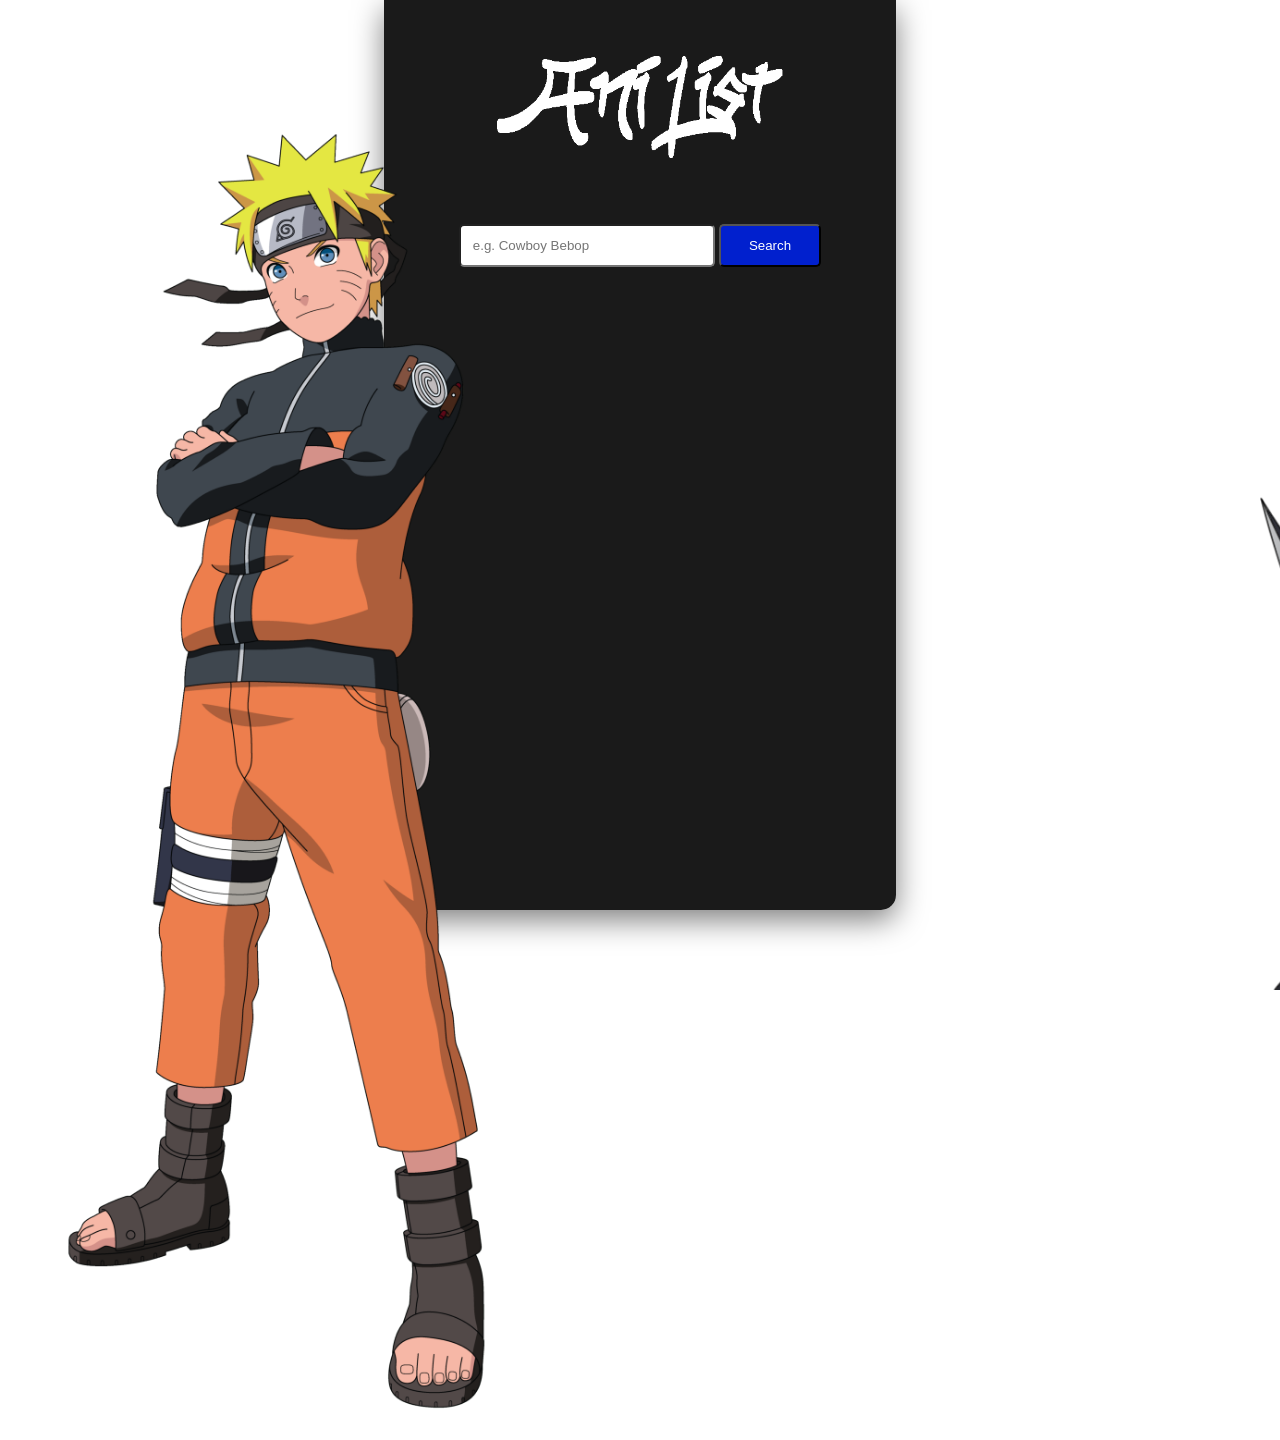
==== index.html @ 994e64c2 "Dodat banner na main stranici;" ====
<!DOCTYPE html>
<html lang="en">
<head>
    <meta charset="UTF-8">
    <meta name="viewport" content="width=device-width, initial-scale=1.0">
    <title>Document</title>
    <link rel="stylesheet" href="CSS/mainPage_style.css">
</head>
<body>
    
        <img src="Images/banner.png" alt="" id="banner">
        <img src="Images/whiteLogo.png" alt="" id="logo">
    
    
    <div>
        <img src="Images/bleach.png" id="ch_bleach">
        <img src="Images/naruto.png" id="ch_naruto">
        
    </div>
<div id="main">
    <form>
        <input type="text" placeholder="e.g. Cowboy Bebop" name="" id="search-input">
        <input type="button"  name="search-btn" value="Search" id="search-btn">
    </form>
    
    </div>
    
    <script src="JavaScript/animeSearch.js"></script>
</body>
</html>
---- CSS/mainPage_style.css ----
html, body {
    margin: 0;
    padding: 0;
    min-height: 100vh;
    width: 100%;
}
body {
    margin: 0;
    overflow: hidden;
}
#main{
    text-align: center;
}
input[type=text] {
width: 20%;
padding: 12px;
margin: 10px 0;
box-sizing: border-box;
border-radius: 5px;
align-items: center;
}

#search-btn{
width: 8%;
padding: 12px;
background-color: rgb(1, 32, 206);
color: white;
transition: background-color 0.3s ease;
box-sizing: border-box;
border-radius: 5px;

}
#search-btn:hover{
    background-color: rgb(0, 21, 138);
}
#banner {
    position: absolute;
    top: 0;           /* Lepe ga za vrh stranice */
    left: 50%;        /* Pomera levu ivicu slike na sredinu ekrana */
    transform: translateX(-50%); /* Vraća sliku za pola njene širine ulevo da bude centrirana */
    z-index: -10;
    width: 40%;       /* Podesi širinu bannera po želji */
    height: auto;

    box-shadow: 0 10px 30px rgba(0,0,0,0.5);
    border-radius: 0 0 15px 15px;
}
#logo{
    
    display: block;
  margin-left: auto;
  margin-right: auto;
    width: 30%;
    height: auto;
}
#ch_naruto{
    position: absolute;
    height: 150vh;
    width: auto;
    top: 10vh;
    z-index: -1;
}
#ch_bleach{
    position: absolute;
    height: 80vh;
    width: auto;
    top: 30vh;
    left: 140vh;
    z-index: -1;
}
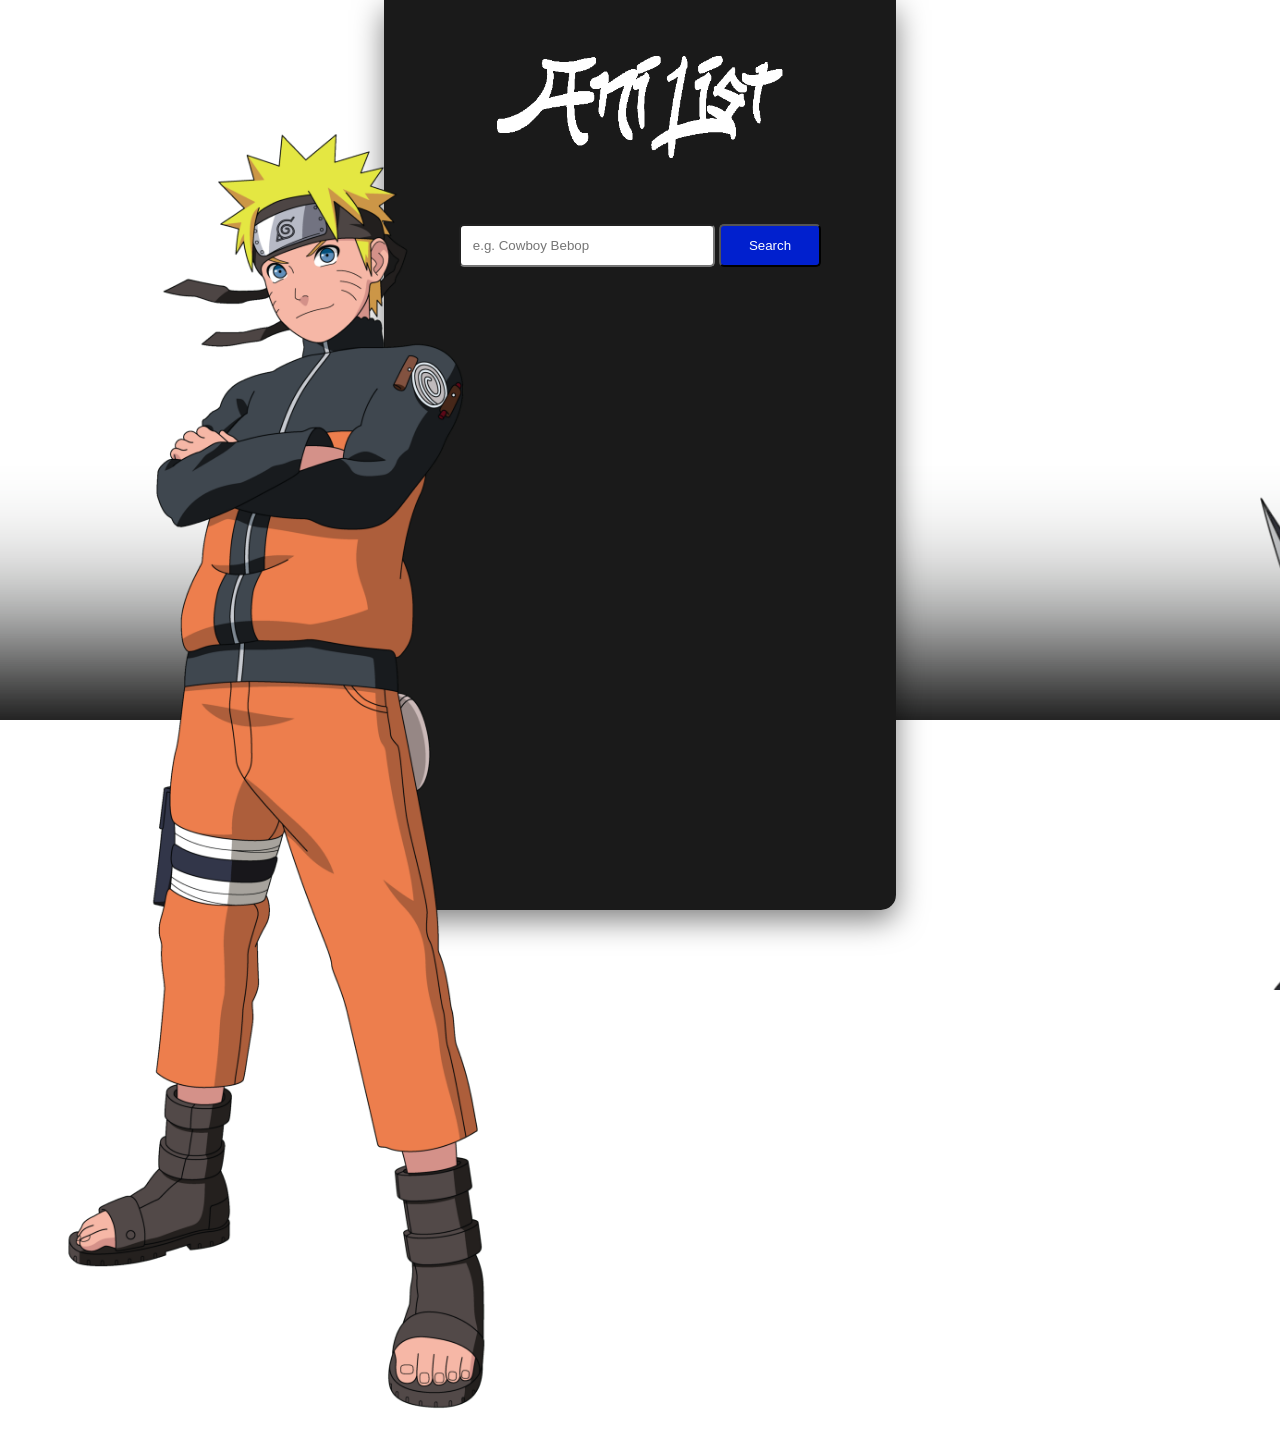
==== commit 1a1bcfc7: "A lot of changes to the last commit; Added comments, "Login to Comment" button, back to top button;" ====
--- a/index.html
+++ b/index.html
@@ -7,7 +7,7 @@
     <link rel="stylesheet" href="CSS/mainPage_style.css">
 </head>
 <body>
-    
+        <img src="Images/bg-gradient.png" alt="" id="bg-gradient">
         <img src="Images/banner.png" alt="" id="banner">
         <img src="Images/whiteLogo.png" alt="" id="logo">
     
--- a/CSS/mainPage_style.css
+++ b/CSS/mainPage_style.css
@@ -1,15 +1,22 @@
-html, body {
-    margin: 0;
-    padding: 0;
-    min-height: 100vh;
-    width: 100%;
+@font-face {
+  font-family: "San Francisco";
+  font-weight: 400;
+  src: url("https://applesocial.s3.amazonaws.com/assets/styles/fonts/sanfrancisco/sanfranciscodisplay-regular-webfont.woff");
 }
 body {
+position: relative;
     margin: 0;
+    min-height: 100vh;
     overflow: hidden;
+    background-image: url("/Images/panelBg.png");
+    background-repeat: no-repeat;
+    background-size: cover;
+    background-position: center;
 }
 #main{
+    position: relative;
     text-align: center;
+    z-index: 5;
 }
 input[type=text] {
 width: 20%;
@@ -38,7 +45,7 @@
     top: 0;           /* Lepe ga za vrh stranice */
     left: 50%;        /* Pomera levu ivicu slike na sredinu ekrana */
     transform: translateX(-50%); /* Vraća sliku za pola njene širine ulevo da bude centrirana */
-    z-index: -10;
+    
     width: 40%;       /* Podesi širinu bannera po želji */
     height: auto;
 
@@ -47,18 +54,18 @@
 }
 #logo{
     
+    position: relative;
     display: block;
-  margin-left: auto;
-  margin-right: auto;
+    margin: 0 auto;
     width: 30%;
-    height: auto;
+    z-index: 3;
 }
 #ch_naruto{
     position: absolute;
     height: 150vh;
     width: auto;
     top: 10vh;
-    z-index: -1;
+    
 }
 #ch_bleach{
     position: absolute;
@@ -66,5 +73,13 @@
     width: auto;
     top: 30vh;
     left: 140vh;
-    z-index: -1;
+    
 }
+#bg-gradient{
+    position: absolute;
+    height: auto;
+    width: 100%;
+    top: 0;
+    left: 0;
+    z-index: 0;
+}
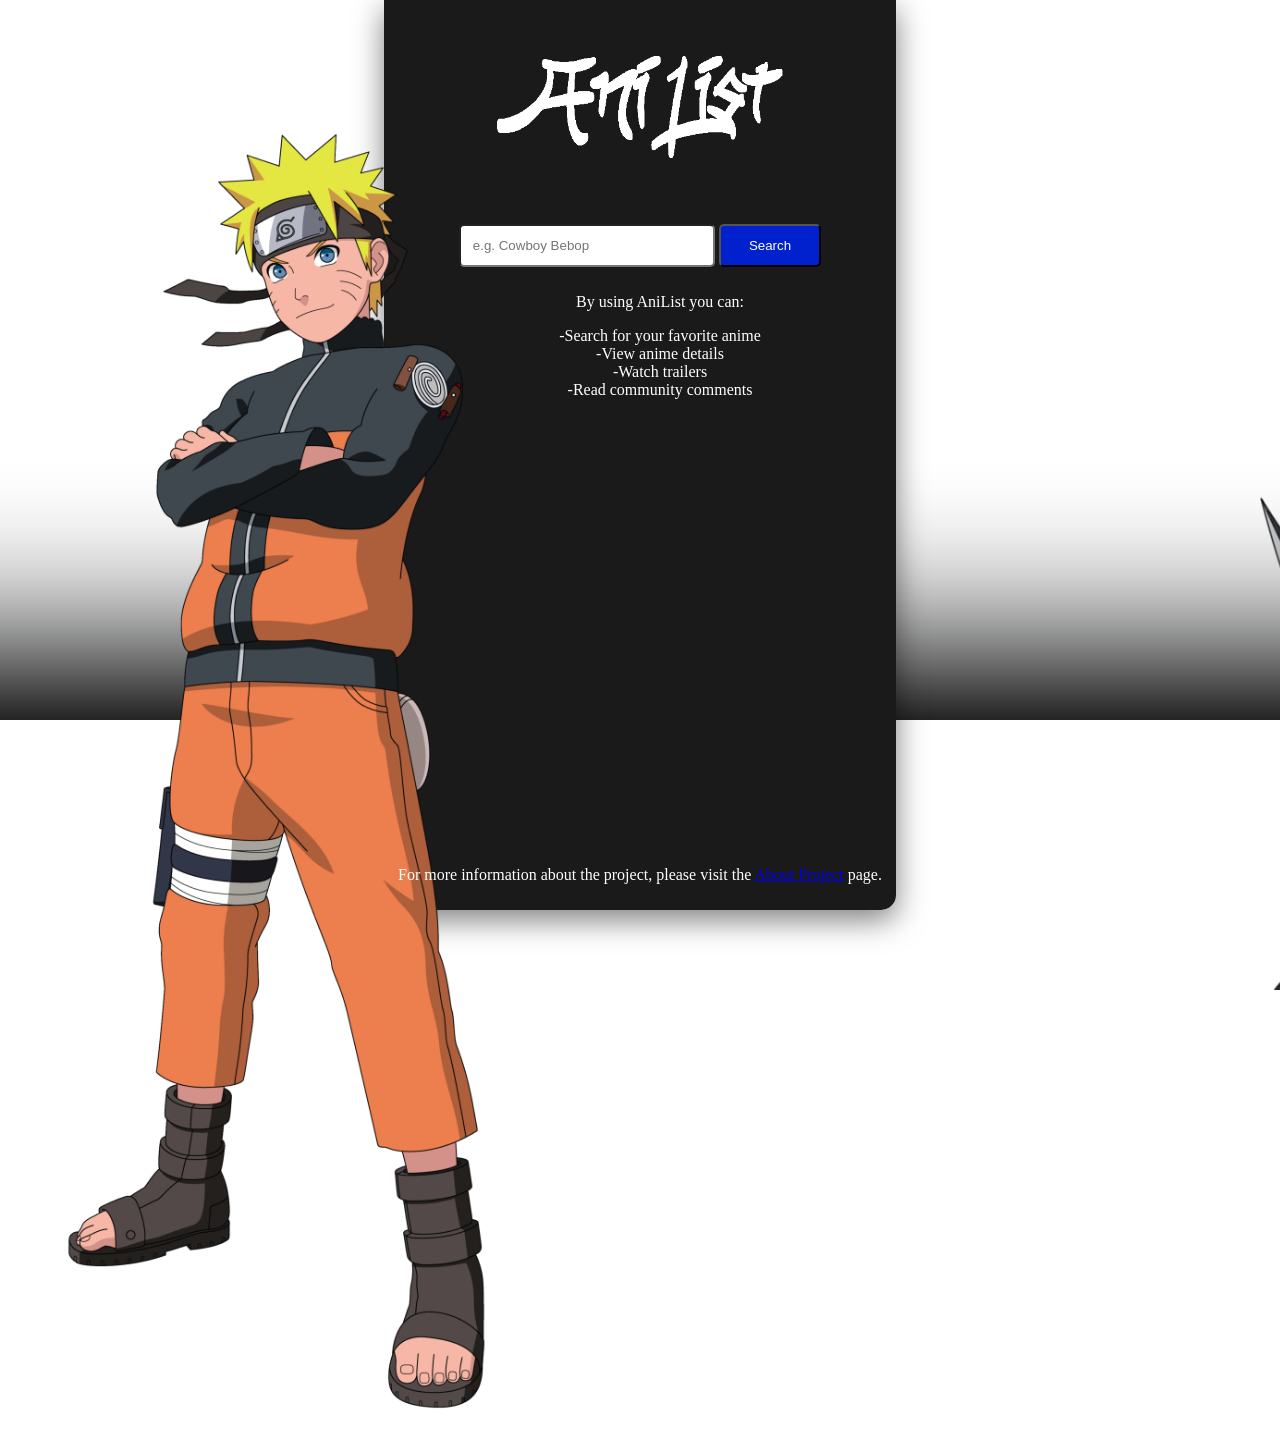
==== commit 32f846f3: "Added one more page: "About Project"; Font is modified and applied to all pages." ====
--- a/index.html
+++ b/index.html
@@ -9,7 +9,7 @@
 <body>
         <img src="Images/bg-gradient.png" alt="" id="bg-gradient">
         <img src="Images/banner.png" alt="" id="banner">
-        <img src="Images/whiteLogo.png" alt="" id="logo">
+        <a href="index.html"><img src="Images/whiteLogo.png" alt="" id="logo"></a>
     
     
     <div>
@@ -23,6 +23,17 @@
         <input type="button"  name="search-btn" value="Search" id="search-btn">
     </form>
     
+    
+    <ul id="features">
+        <p>By using AniList you can:</p>
+        <li>-Search for your favorite anime</li>
+        <li>-View anime details</li>
+        <li>-Watch trailers</li>
+        <li>-Read community comments</li>
+    </ul>
+    
+    <p id="aboutPage">For more information about the project, please visit the <a href="aboutProject.html">About Project</a> page.</p>
+
     </div>
     
     <script src="JavaScript/animeSearch.js"></script>
--- a/CSS/mainPage_style.css
+++ b/CSS/mainPage_style.css
@@ -4,6 +4,7 @@
   src: url("https://applesocial.s3.amazonaws.com/assets/styles/fonts/sanfrancisco/sanfranciscodisplay-regular-webfont.woff");
 }
 body {
+    font-family: "San Francisco";
 position: relative;
     margin: 0;
     min-height: 100vh;
@@ -39,6 +40,7 @@
 }
 #search-btn:hover{
     background-color: rgb(0, 21, 138);
+    cursor: pointer;
 }
 #banner {
     position: absolute;
@@ -82,4 +84,18 @@
     top: 0;
     left: 0;
     z-index: 0;
-}+}
+#features{
+    position: relative;
+    text-align: center;
+    z-index: 5;
+    color: white;
+}
+#aboutPage{
+    bottom: 0;
+    position:fixed;
+    width: 100%;
+    text-align: center;
+    z-index: 5;
+    color: white;
+}
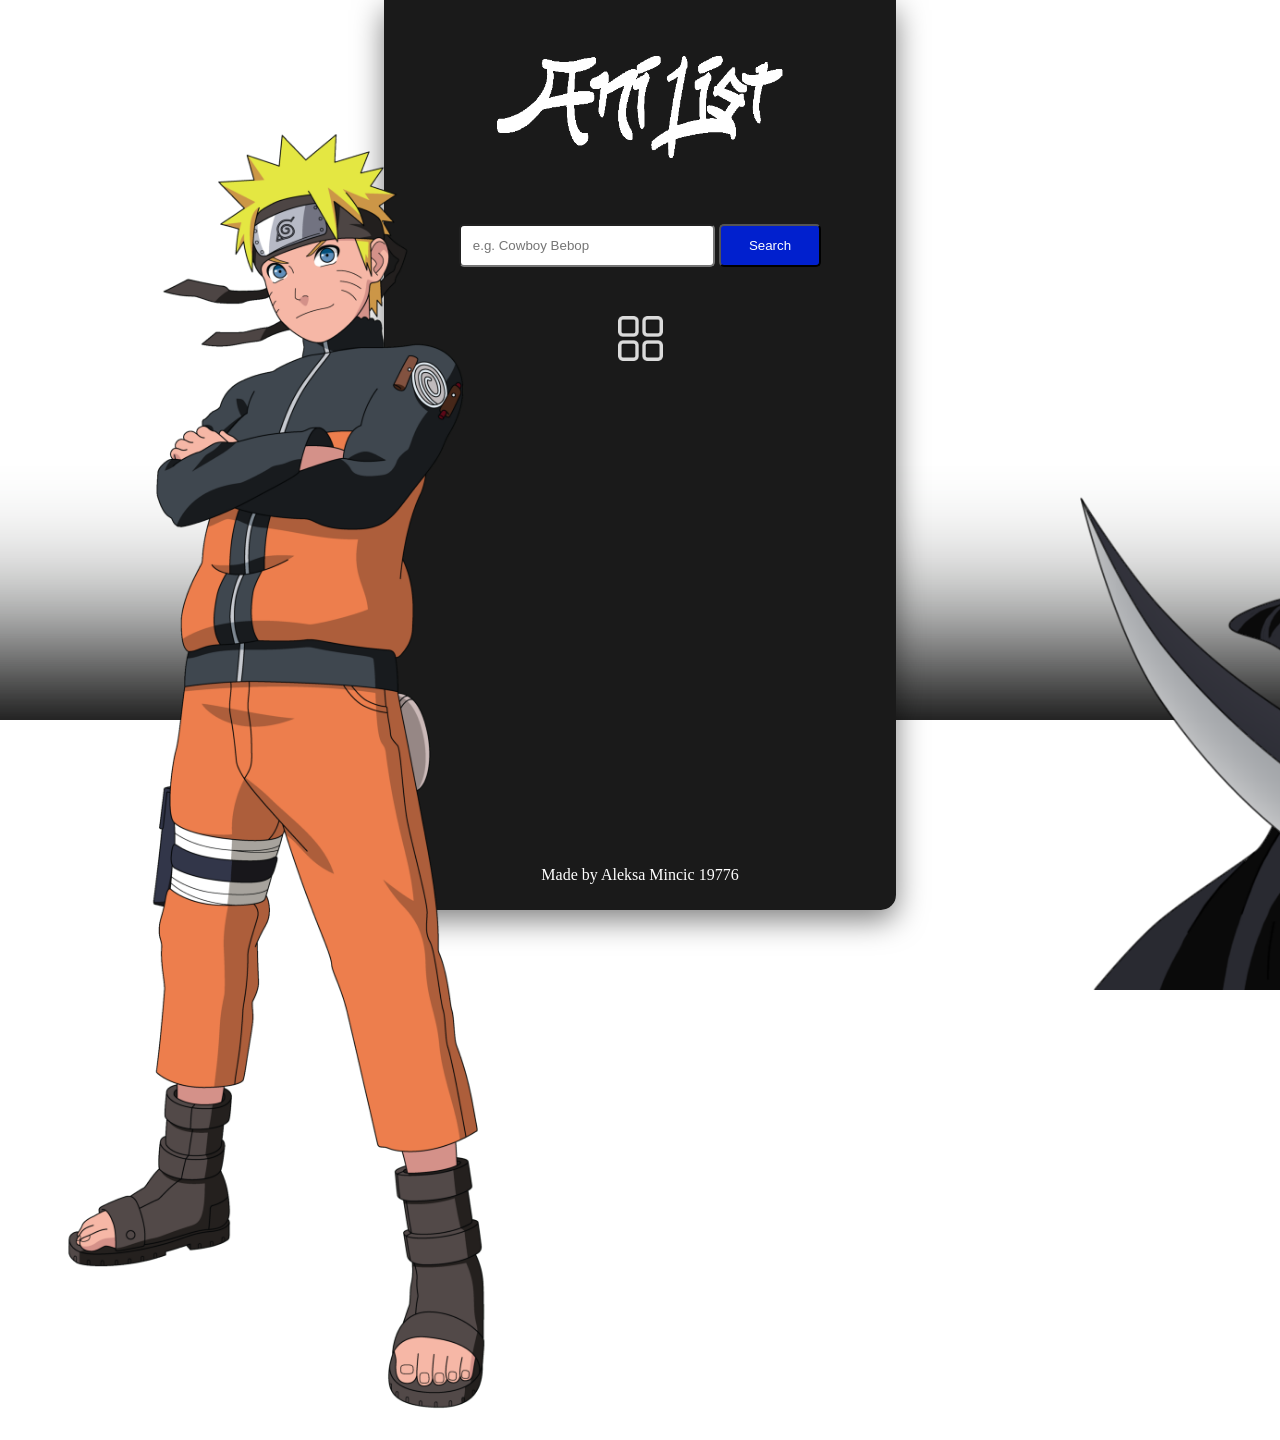
==== commit 438d861e: "Added Menu button that shows About Project and Login;" ====
--- a/index.html
+++ b/index.html
@@ -19,20 +19,19 @@
     </div>
 <div id="main">
     <form>
+        
         <input type="text" placeholder="e.g. Cowboy Bebop" name="" id="search-input">
         <input type="button"  name="search-btn" value="Search" id="search-btn">
     </form>
     
     
-    <ul id="features">
-        <p>By using AniList you can:</p>
-        <li>-Search for your favorite anime</li>
-        <li>-View anime details</li>
-        <li>-Watch trailers</li>
-        <li>-Read community comments</li>
-    </ul>
+    <img src="Images/menu.png" id="menu-btn" onclick="toggleMenu()">
+            <ul>
+                <li><a href="Login.html">Login</a></li>
+                <li><a href="aboutProject.html">About Project</a></li>
+            </ul>
     
-    <p id="aboutPage">For more information about the project, please visit the <a href="aboutProject.html">About Project</a> page.</p>
+    <p id="aboutPage">Made by Aleksa Mincic 19776</p>
 
     </div>
     
--- a/CSS/mainPage_style.css
+++ b/CSS/mainPage_style.css
@@ -36,21 +36,43 @@
 transition: background-color 0.3s ease;
 box-sizing: border-box;
 border-radius: 5px;
-
 }
 #search-btn:hover{
     background-color: rgb(0, 21, 138);
     cursor: pointer;
 }
+#menu-btn{
+    position: relative;
+    margin-top: 3%;
+    align-items: center;
+    width: 5vh;
+    z-index: 5;
+}
+#menu-btn:hover{
+    cursor: pointer;
+}
+#menu-btn + ul {
+    font-family: "San Francisco";
+    color: white;
+    font-weight: bold;
+    width: auto;
+    visibility: hidden;
+    list-style-type: none;
+    padding: 0;
+}
+#menu-btn + ul li {
+    margin: 15px 0;
+    font-size: 1.2em;
+}
 #banner {
     position: absolute;
-    top: 0;           /* Lepe ga za vrh stranice */
-    left: 50%;        /* Pomera levu ivicu slike na sredinu ekrana */
-    transform: translateX(-50%); /* Vraća sliku za pola njene širine ulevo da bude centrirana */
+    top: 0; 
+    left: 50%; 
+    transform: translateX(-50%);
     
-    width: 40%;       /* Podesi širinu bannera po želji */
+    width: 40%; 
     height: auto;
-
+    
     box-shadow: 0 10px 30px rgba(0,0,0,0.5);
     border-radius: 0 0 15px 15px;
 }
@@ -74,7 +96,7 @@
     height: 80vh;
     width: auto;
     top: 30vh;
-    left: 140vh;
+    left: 120vh;
     
 }
 #bg-gradient{
@@ -85,12 +107,7 @@
     left: 0;
     z-index: 0;
 }
-#features{
-    position: relative;
-    text-align: center;
-    z-index: 5;
-    color: white;
-}
+
 #aboutPage{
     bottom: 0;
     position:fixed;
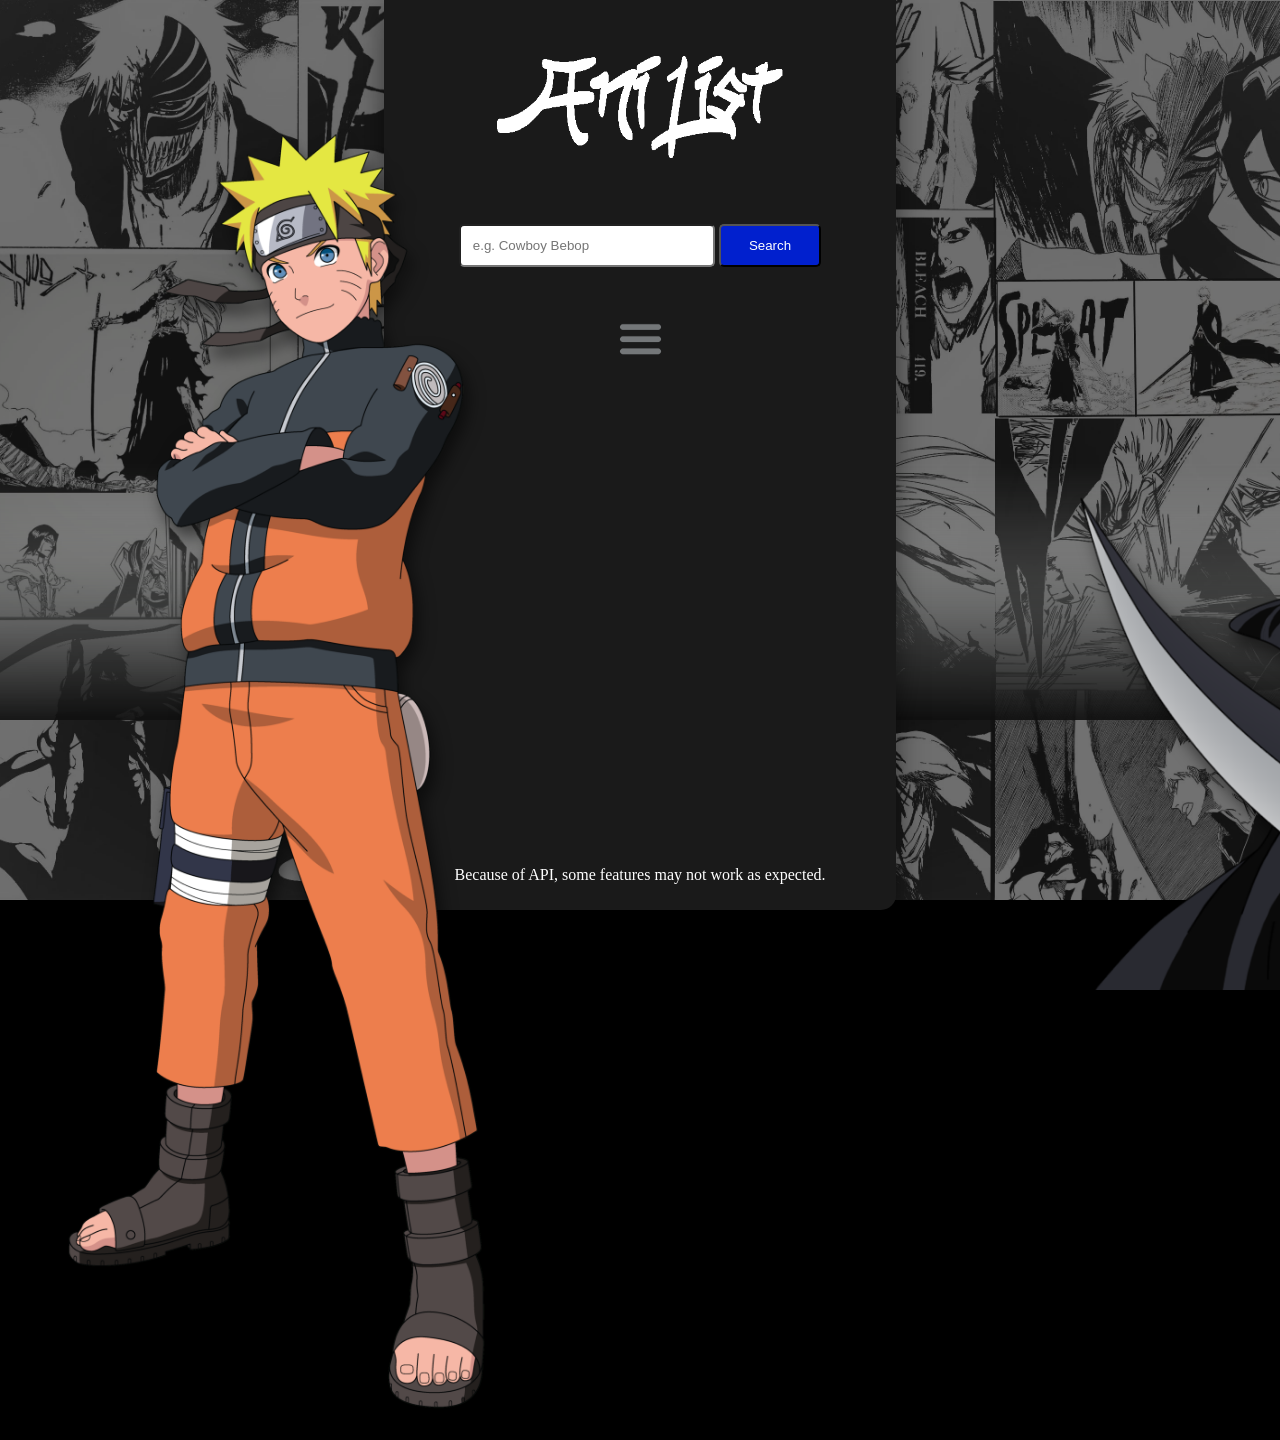
==== commit 16e844ad: "Little of QoL" ====
--- a/index.html
+++ b/index.html
@@ -31,7 +31,7 @@
                 <li><a href="aboutProject.html">About Project</a></li>
             </ul>
     
-    <p id="aboutPage">Made by Aleksa Mincic 19776</p>
+    <p id="aboutPage">Because of API, some features may not work as expected.</p>
 
     </div>
     
--- a/CSS/mainPage_style.css
+++ b/CSS/mainPage_style.css
@@ -4,12 +4,13 @@
   src: url("https://applesocial.s3.amazonaws.com/assets/styles/fonts/sanfrancisco/sanfranciscodisplay-regular-webfont.woff");
 }
 body {
+    background-color: #000000;
     font-family: "San Francisco";
 position: relative;
     margin: 0;
     min-height: 100vh;
     overflow: hidden;
-    background-image: url("/Images/panelBg.png");
+    background-image: url("Images/manga-panel-1.png");
     background-repeat: no-repeat;
     background-size: cover;
     background-position: center;
@@ -53,7 +54,8 @@
 }
 #menu-btn + ul {
     font-family: "San Francisco";
-    color: white;
+    
+    
     font-weight: bold;
     width: auto;
     visibility: hidden;
@@ -61,8 +63,14 @@
     padding: 0;
 }
 #menu-btn + ul li {
+    
     margin: 15px 0;
     font-size: 1.2em;
+}
+#menu-btn + ul li a {
+    text-decoration: none;
+    color: white;
+    text-shadow: 1px 1px 2px black;
 }
 #banner {
     position: absolute;
@@ -84,12 +92,13 @@
     width: 30%;
     z-index: 3;
 }
+
 #ch_naruto{
     position: absolute;
     height: 150vh;
     width: auto;
     top: 10vh;
-    
+    filter: drop-shadow(5px 10px 8px rgba(0, 0, 0, 0.5));
 }
 #ch_bleach{
     position: absolute;
@@ -97,6 +106,8 @@
     width: auto;
     top: 30vh;
     left: 120vh;
+    filter: drop-shadow(5px 10px 8px rgba(0, 0, 0, 0.5));
+
     
 }
 #bg-gradient{
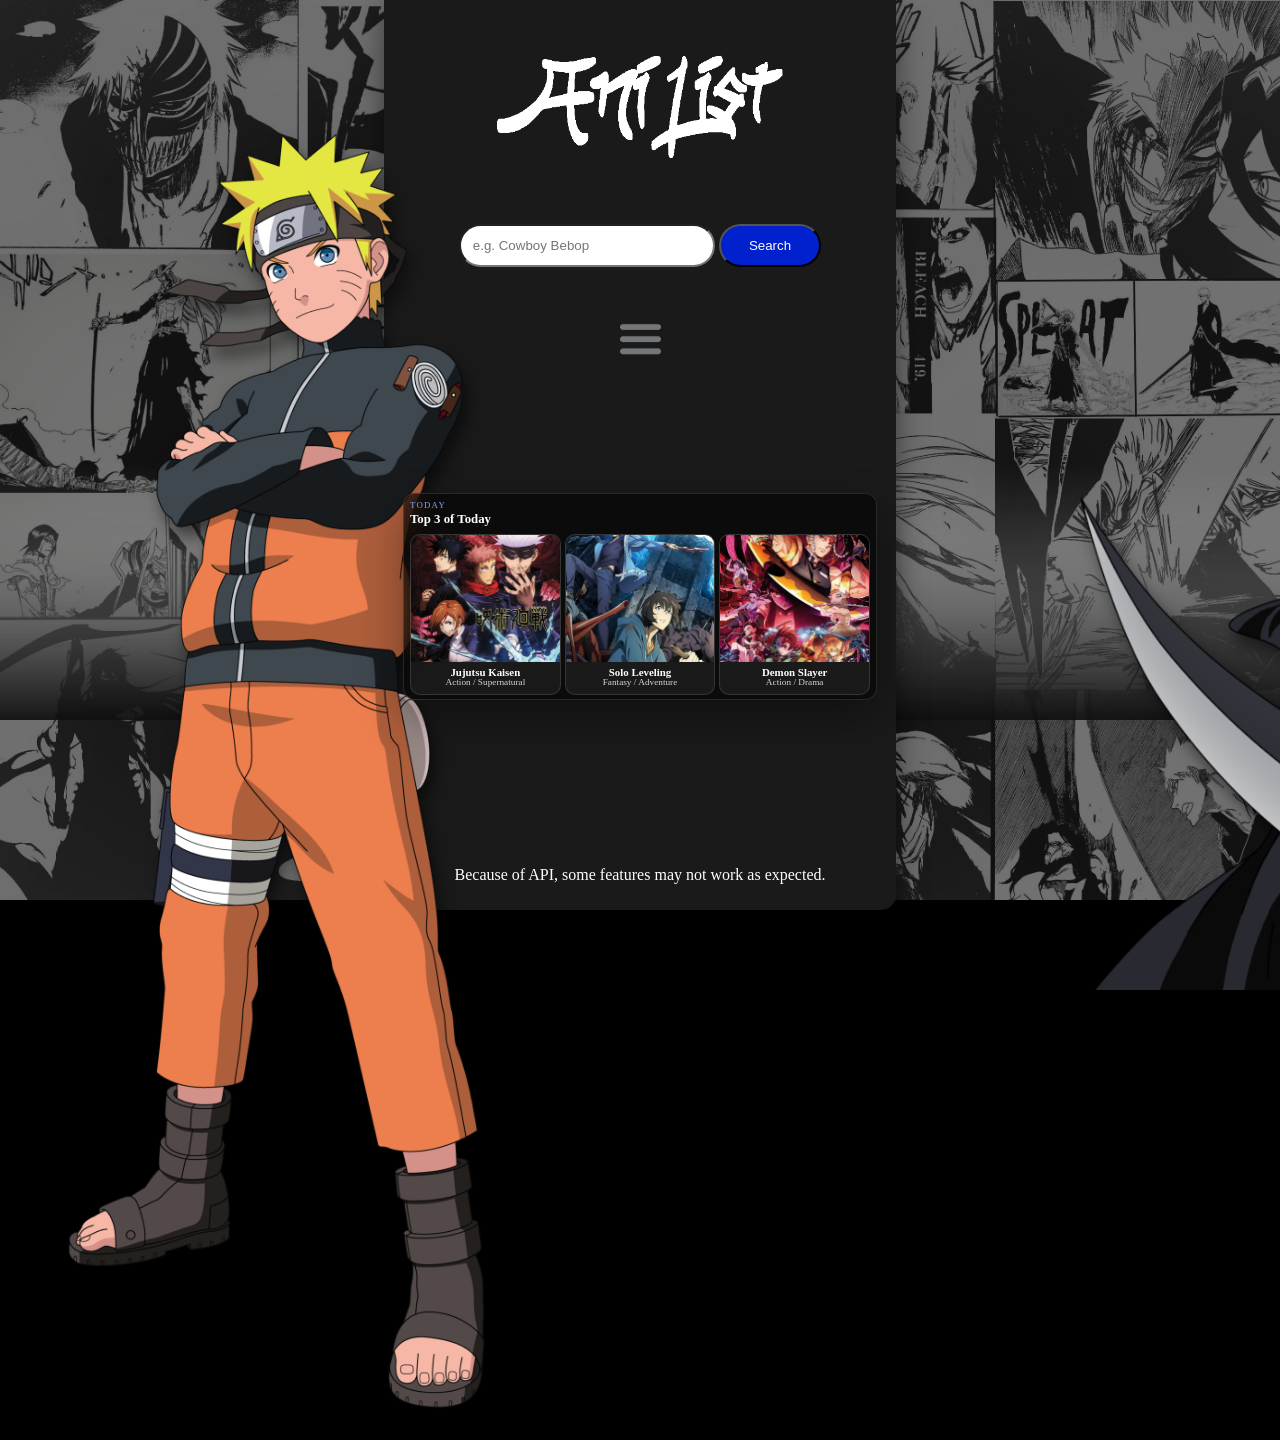
==== commit 41fe4701: "Better response of mobile phone; Added top 3 anime;" ====
--- a/index.html
+++ b/index.html
@@ -30,10 +30,22 @@
                 <li><a href="Login.html">Login</a></li>
                 <li><a href="aboutProject.html">About Project</a></li>
             </ul>
+
+            
+            <div class="homepage-section">
+                <div class="section-header">
+                    <p class="section-kicker">Today</p>
+                    <h2>Top 3 of Today</h2>
+                </div>
+                <div class="anime-grid" id="popular-today-grid"></div>
+            </div>
+       
     
     <p id="aboutPage">Because of API, some features may not work as expected.</p>
 
     </div>
+
+        
     
     <script src="JavaScript/animeSearch.js"></script>
 </body>
--- a/CSS/mainPage_style.css
+++ b/CSS/mainPage_style.css
@@ -9,7 +9,8 @@
 position: relative;
     margin: 0;
     min-height: 100vh;
-    overflow: hidden;
+    overflow-x: hidden;
+    overflow-y: hidden;
     background-image: url("Images/manga-panel-1.png");
     background-repeat: no-repeat;
     background-size: cover;
@@ -25,7 +26,7 @@
 padding: 12px;
 margin: 10px 0;
 box-sizing: border-box;
-border-radius: 5px;
+border-radius: 50px;
 align-items: center;
 }
 
@@ -36,7 +37,7 @@
 color: white;
 transition: background-color 0.3s ease;
 box-sizing: border-box;
-border-radius: 5px;
+border-radius: 30px;
 }
 #search-btn:hover{
     background-color: rgb(0, 21, 138);
@@ -106,6 +107,7 @@
     width: auto;
     top: 30vh;
     left: 120vh;
+    z-index: 6;
     filter: drop-shadow(5px 10px 8px rgba(0, 0, 0, 0.5));
 
     
@@ -127,3 +129,237 @@
     z-index: 5;
     color: white;
 }
+
+.homepage-section {
+    position: absolute;
+    z-index: 4;
+    top: clamp(210px, 31vh, 300px);
+    left: 50%;
+    transform: translateX(-50%);
+    width: min(460px, calc(100% - 40px));
+    margin: 0;
+    display: grid;
+    gap: 4px;
+    background: rgba(0, 0, 0, 0.55);
+    border: 1px solid rgba(255, 255, 255, 0.12);
+    border-radius: 12px;
+    padding: 6px;
+    backdrop-filter: blur(12px);
+    box-shadow: 0 18px 40px rgba(0, 0, 0, 0.35);
+}
+
+.section-header {
+    color: white;
+    text-align: left;
+    margin-bottom: 3px;
+}
+
+.section-header h2 {
+    margin: 0;
+    font-size: clamp(0.78rem, 1vw, 0.92rem);
+}
+
+.section-kicker {
+    margin: 0 0 2px;
+    color: #7da2ff;
+    text-transform: uppercase;
+    letter-spacing: 0.14em;
+    font-size: 0.55rem;
+}
+
+.anime-grid {
+    display: grid;
+    grid-template-columns: repeat(3, minmax(0, 1fr));
+    gap: 4px;
+}
+
+.anime-card {
+    background: rgba(255, 255, 255, 0.06);
+    border: 1px solid rgba(255, 255, 255, 0.12);
+    border-radius: 10px;
+    overflow: hidden;
+    color: white;
+    min-height: 100%;
+}
+
+.anime-poster-frame {
+    aspect-ratio: 1 / 0.85;
+    overflow: hidden;
+    background: linear-gradient(135deg, rgba(3, 32, 252, 0.55), rgba(0, 0, 0, 0.75));
+}
+
+.anime-poster-image {
+    display: block;
+    width: 100%;
+    height: 100%;
+    object-fit: cover;
+}
+
+.anime-card-copy {
+    padding: 4px 5px 5px;
+}
+
+.anime-card-copy h3,
+.schedule-copy h3 {
+    margin: 0;
+    font-size: 0.68rem;
+}
+
+.anime-card-copy p,
+.schedule-copy p {
+    margin: 0;
+    color: rgba(255, 255, 255, 0.82);
+    line-height: 1.05;
+    font-size: 0.58rem;
+}
+
+@media (max-width: 768px) {
+    body {
+        min-height: 100svh;
+        overflow-x: hidden;
+        overflow-y: hidden;
+        padding-bottom: 0;
+        background: none;
+        display: flex;
+        flex-direction: column;
+        align-items: center;
+    }
+
+    #bg-gradient {
+        display: none;
+    }
+
+    #banner {
+        position: fixed;
+        inset: 0;
+        left: 0;
+        transform: none;
+        width: 100vw;
+        height: 100svh;
+        object-fit: cover;
+        border-radius: 0;
+        box-shadow: none;
+        z-index: 0;
+        pointer-events: none;
+    }
+
+    #main {
+        position: relative;
+        z-index: 3;
+        width: min(100%, 460px);
+        padding: 0 12px 4px;
+        box-sizing: border-box;
+    }
+
+    #main form {
+        display: flex;
+        flex-direction: column;
+        align-items: center;
+        gap: 4px;
+    }
+
+    #logo {
+        width: min(68vw, 250px);
+        margin-top: 4px;
+        position: relative;
+        z-index: 3;
+    }
+
+    input[type=text] {
+        width: min(100%, 420px);
+        display: block;
+        margin: 4px auto 0;
+        padding: 9px 12px;
+        font-size: 14px;
+        border: none;
+        outline: none;
+        box-shadow: 0 8px 18px rgba(0, 0, 0, 0.2);
+    }
+
+    #search-btn {
+        width: min(100%, 420px);
+        display: block;
+        margin: 0 auto;
+        padding: 9px 12px;
+        font-size: 14px;
+        border: none;
+        box-shadow: 0 8px 18px rgba(1, 32, 206, 0.24);
+    }
+
+    #menu-btn {
+        width: 34px;
+        margin-top: 2px;
+    }
+
+    #menu-btn + ul {
+        display: flex;
+        flex-direction: column;
+        align-items: center;
+        width: min(100%, 420px);
+        margin: 2px auto 0;
+        padding: 5px 12px;
+        background: rgba(0, 0, 0, 0.38);
+        backdrop-filter: blur(10px);
+        border-radius: 14px;
+    }
+
+    #menu-btn + ul li {
+        margin: 2px 0;
+        font-size: 0.82rem;
+    }
+
+    #menu-btn + ul li a {
+        display: block;
+        padding: 4px 10px;
+    }
+
+    #ch_naruto,
+    #ch_bleach {
+        display: none;
+    }
+
+    #aboutPage {
+        display: none;
+    }
+
+    .homepage-section {
+        position: relative;
+        top: auto;
+        left: auto;
+        transform: none;
+        width: min(100%, 460px);
+        margin: 2px auto 0;
+        gap: 0;
+        z-index: 3;
+        padding: 5px;
+        border-radius: 12px;
+        background: rgba(0, 0, 0, 0.42);
+    }
+
+    .anime-grid {
+        grid-template-columns: repeat(3, minmax(0, 1fr));
+        gap: 2px;
+    }
+
+    .anime-card {
+        min-height: 0;
+        border-radius: 10px;
+    }
+
+    .anime-card-copy {
+        padding: 2px 4px 3px;
+    }
+
+    .anime-card-copy h3 {
+        font-size: 0.6rem;
+        margin-bottom: 0;
+    }
+
+    .anime-card-copy p {
+        display: none;
+    }
+
+    .anime-poster-frame {
+        aspect-ratio: 1 / 0.78;
+    }
+}
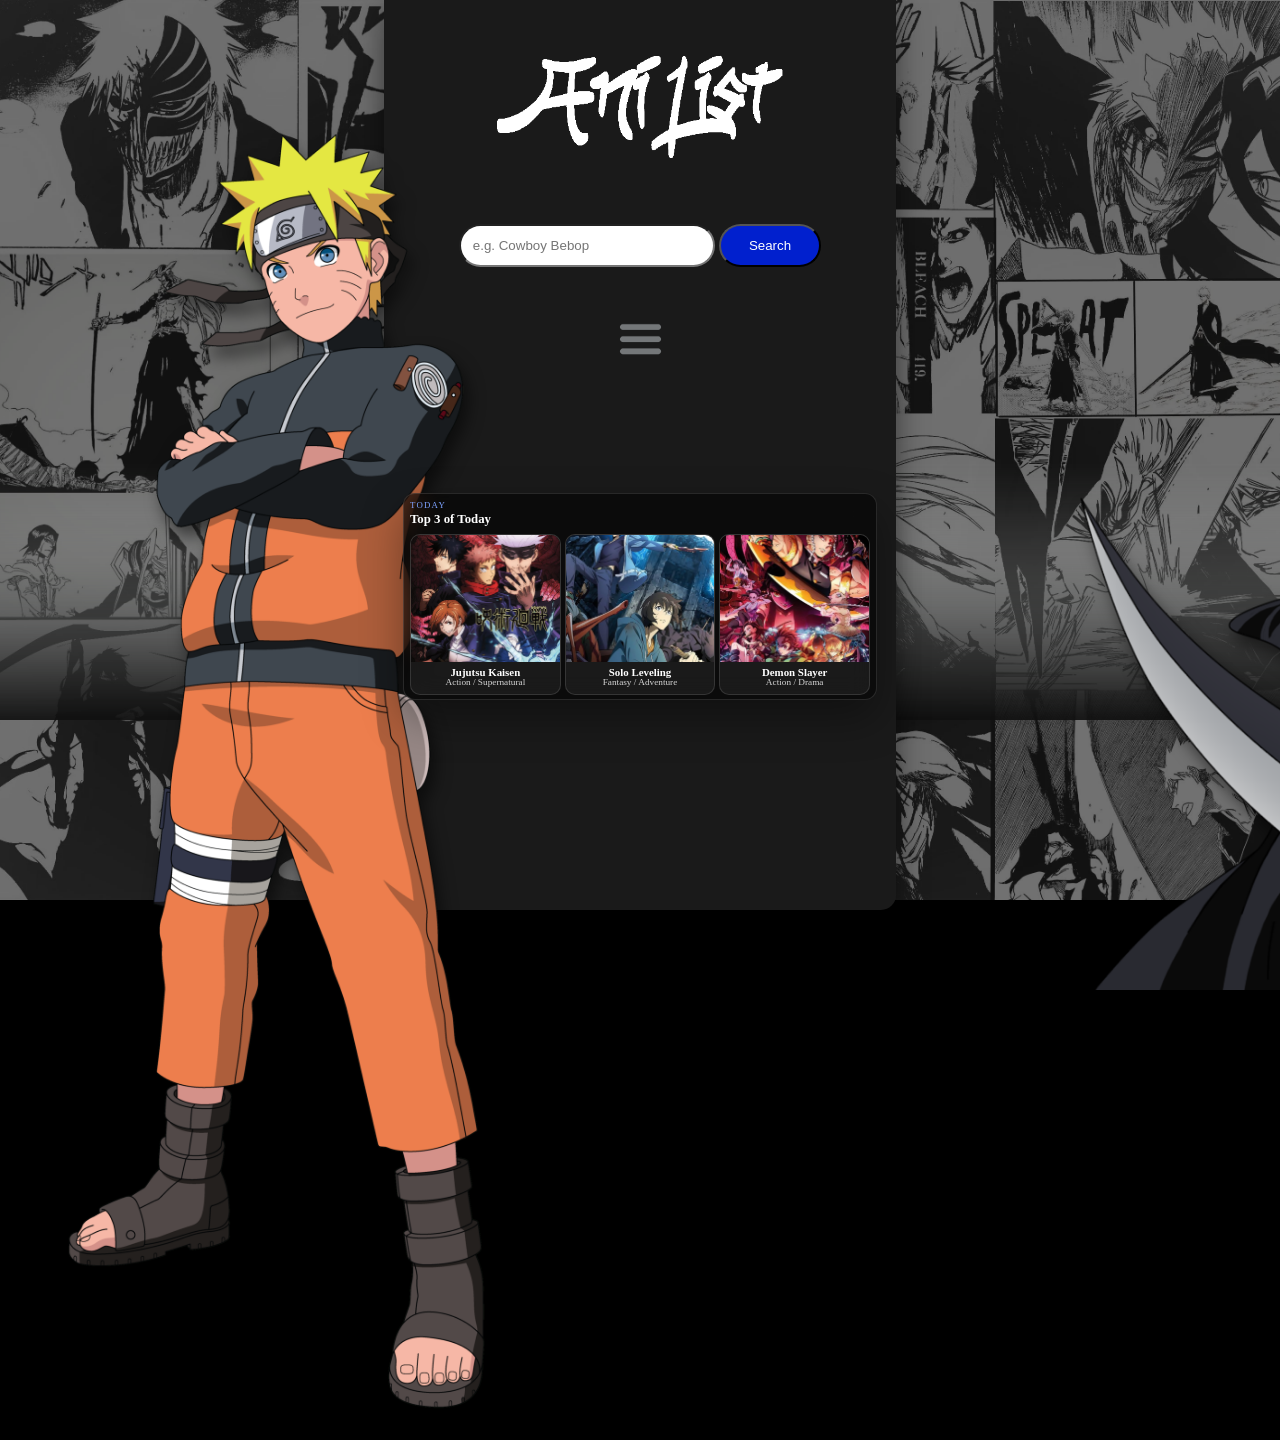
==== commit 9511a24c: "Deleted some comments;" ====
--- a/index.html
+++ b/index.html
@@ -32,16 +32,14 @@
             </ul>
 
             
-            <div class="homepage-section">
-                <div class="section-header">
-                    <p class="section-kicker">Today</p>
+            <div class="top-anime-section">
+                <div class="top-anime-header">
+                    <p class="top-anime-kicker">Today</p>
                     <h2>Top 3 of Today</h2>
                 </div>
-                <div class="anime-grid" id="popular-today-grid"></div>
+                <div class="top-anime-grid" id="top-anime-grid"></div>
             </div>
        
-    
-    <p id="aboutPage">Because of API, some features may not work as expected.</p>
 
     </div>
 
--- a/CSS/mainPage_style.css
+++ b/CSS/mainPage_style.css
@@ -130,7 +130,7 @@
     color: white;
 }
 
-.homepage-section {
+.top-anime-section {
     position: absolute;
     z-index: 4;
     top: clamp(210px, 31vh, 300px);
@@ -148,18 +148,18 @@
     box-shadow: 0 18px 40px rgba(0, 0, 0, 0.35);
 }
 
-.section-header {
+.top-anime-header {
     color: white;
     text-align: left;
     margin-bottom: 3px;
 }
 
-.section-header h2 {
+.top-anime-header h2 {
     margin: 0;
     font-size: clamp(0.78rem, 1vw, 0.92rem);
 }
 
-.section-kicker {
+.top-anime-kicker {
     margin: 0 0 2px;
     color: #7da2ff;
     text-transform: uppercase;
@@ -167,13 +167,13 @@
     font-size: 0.55rem;
 }
 
-.anime-grid {
+.top-anime-grid {
     display: grid;
     grid-template-columns: repeat(3, minmax(0, 1fr));
     gap: 4px;
 }
 
-.anime-card {
+.top-anime-card {
     background: rgba(255, 255, 255, 0.06);
     border: 1px solid rgba(255, 255, 255, 0.12);
     border-radius: 10px;
@@ -182,31 +182,29 @@
     min-height: 100%;
 }
 
-.anime-poster-frame {
+.top-anime-poster-frame {
     aspect-ratio: 1 / 0.85;
     overflow: hidden;
     background: linear-gradient(135deg, rgba(3, 32, 252, 0.55), rgba(0, 0, 0, 0.75));
 }
 
-.anime-poster-image {
+.top-anime-poster-image {
     display: block;
     width: 100%;
     height: 100%;
     object-fit: cover;
 }
 
-.anime-card-copy {
+.top-anime-info {
     padding: 4px 5px 5px;
 }
 
-.anime-card-copy h3,
-.schedule-copy h3 {
+.top-anime-info h3 {
     margin: 0;
     font-size: 0.68rem;
 }
 
-.anime-card-copy p,
-.schedule-copy p {
+.top-anime-info p {
     margin: 0;
     color: rgba(255, 255, 255, 0.82);
     line-height: 1.05;
@@ -247,7 +245,7 @@
         position: relative;
         z-index: 3;
         width: min(100%, 460px);
-        padding: 0 12px 4px;
+        padding: 0 12px 0;
         box-sizing: border-box;
     }
 
@@ -255,12 +253,12 @@
         display: flex;
         flex-direction: column;
         align-items: center;
-        gap: 4px;
+        gap: 2px;
     }
 
     #logo {
-        width: min(68vw, 250px);
-        margin-top: 4px;
+        width: min(62vw, 230px);
+        margin-top: 2px;
         position: relative;
         z-index: 3;
     }
@@ -268,9 +266,9 @@
     input[type=text] {
         width: min(100%, 420px);
         display: block;
-        margin: 4px auto 0;
-        padding: 9px 12px;
-        font-size: 14px;
+        margin: 2px auto 0;
+        padding: 8px 12px;
+        font-size: 13px;
         border: none;
         outline: none;
         box-shadow: 0 8px 18px rgba(0, 0, 0, 0.2);
@@ -280,15 +278,15 @@
         width: min(100%, 420px);
         display: block;
         margin: 0 auto;
-        padding: 9px 12px;
-        font-size: 14px;
+        padding: 8px 12px;
+        font-size: 13px;
         border: none;
         box-shadow: 0 8px 18px rgba(1, 32, 206, 0.24);
     }
 
     #menu-btn {
         width: 34px;
-        margin-top: 2px;
+        margin-top: 1px;
     }
 
     #menu-btn + ul {
@@ -296,21 +294,21 @@
         flex-direction: column;
         align-items: center;
         width: min(100%, 420px);
-        margin: 2px auto 0;
-        padding: 5px 12px;
+        margin: 1px auto 0;
+        padding: 3px 12px;
         background: rgba(0, 0, 0, 0.38);
         backdrop-filter: blur(10px);
         border-radius: 14px;
     }
 
     #menu-btn + ul li {
-        margin: 2px 0;
-        font-size: 0.82rem;
+        margin: 0;
+        font-size: 0.78rem;
     }
 
     #menu-btn + ul li a {
         display: block;
-        padding: 4px 10px;
+        padding: 3px 10px;
     }
 
     #ch_naruto,
@@ -322,44 +320,45 @@
         display: none;
     }
 
-    .homepage-section {
-        position: relative;
-        top: auto;
-        left: auto;
-        transform: none;
+
+    .top-anime-section {
+        position: absolute;
+        top: clamp(225px, 31vh, 280px);
+        left: 50%;
+        transform: translateX(-50%);
         width: min(100%, 460px);
-        margin: 2px auto 0;
+        margin: 0;
         gap: 0;
         z-index: 3;
-        padding: 5px;
+        padding: 4px;
         border-radius: 12px;
         background: rgba(0, 0, 0, 0.42);
     }
 
-    .anime-grid {
+    .top-anime-grid {
         grid-template-columns: repeat(3, minmax(0, 1fr));
-        gap: 2px;
-    }
-
-    .anime-card {
+        gap: 1px;
+    }
+
+    .top-anime-card {
         min-height: 0;
         border-radius: 10px;
     }
 
-    .anime-card-copy {
-        padding: 2px 4px 3px;
-    }
-
-    .anime-card-copy h3 {
-        font-size: 0.6rem;
+    .top-anime-info {
+        padding: 1px 3px 2px;
+    }
+
+    .top-anime-info h3 {
+        font-size: 0.58rem;
         margin-bottom: 0;
     }
 
-    .anime-card-copy p {
+    .top-anime-info p {
         display: none;
     }
 
-    .anime-poster-frame {
-        aspect-ratio: 1 / 0.78;
-    }
-}
+    .top-anime-poster-frame {
+        aspect-ratio: 1 / 0.68;
+    }
+}
